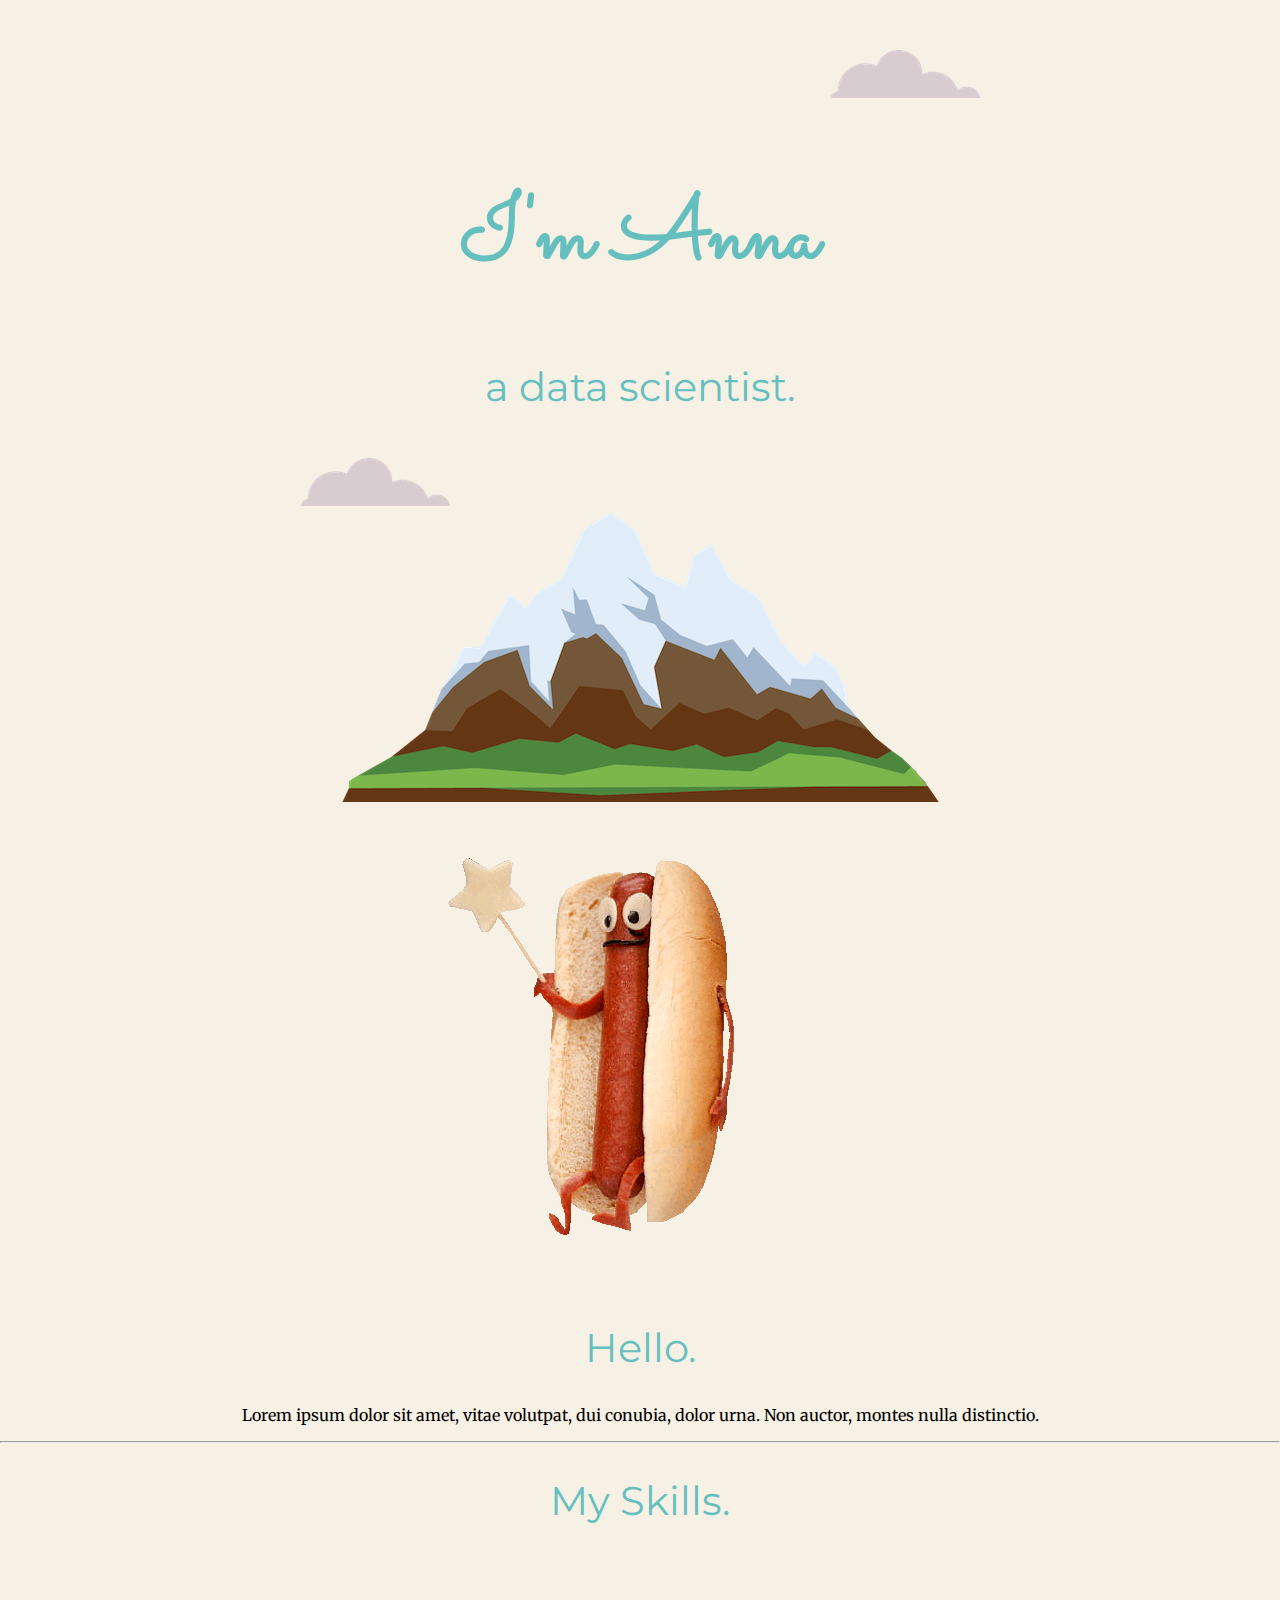
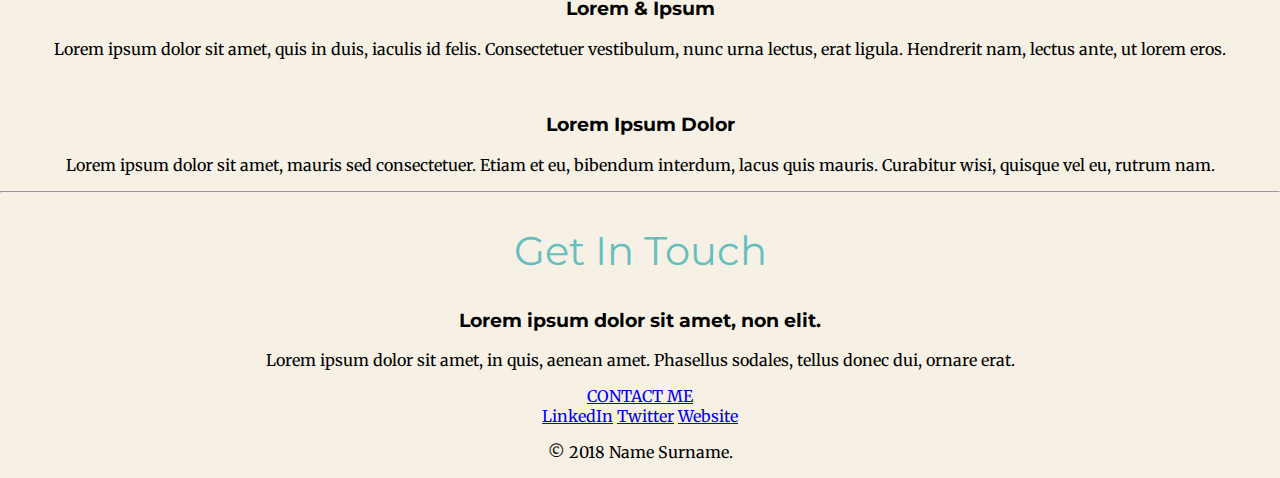
==== 44_css/index.html @ 973478aa "Day 44" ====
<!DOCTYPE html>
<html lang="en">
<head>
    <meta charset="UTF-8">
    <meta http-equiv="X-UA-Compatible" content="IE=edge">
    <meta name="viewport" content="width=device-width, initial-scale=1.0">
    <title>Anna Walsdorff</title>
    <link rel="stylesheet" href="css/style.css">
    <link rel="icon" href="favicon.ico"
    <link rel="preconnect" href="https://fonts.googleapis.com">
<link rel="preconnect" href="https://fonts.gstatic.com" crossorigin>
<link rel="preconnect" href="https://fonts.googleapis.com">
<link rel="preconnect" href="https://fonts.gstatic.com" crossorigin>
<link href="https://fonts.googleapis.com/css2?family=Marmelad&family=Merriweather&family=Montserrat&family=Sacramento&display=swap" rel="stylesheet">
</head>
<body>
    <div class="top-container">
        <img class="top-cloud" src="images/cloud.png" alt="cloud-img">
        <h1>I'm Anna</h1>
        <h2>a data scientist.</h2>
        <img class="bottom-cloud" src="images/cloud.png" alt="cloud-img">
        <img src="images/mountain.png" alt="mountain-img">
    </div>


<div class="middle-container">
    <div class="profile">
      <img src="images/hotdog.gif" alt="">
      <h2>Hello.</h2>
      <p>Lorem ipsum dolor sit amet, vitae volutpat, dui conubia, dolor urna. Non auctor, montes nulla distinctio.</p>
    </div>
    <hr>
    <div class="skills">
      <h2>My Skills.</h2>
      <div class="skill-row">
        <img class="" src="" alt="">
        <h3>Lorem & Ipsum</h3>
        <p>Lorem ipsum dolor sit amet, quis in duis, iaculis id felis. Consectetuer vestibulum, nunc urna lectus, erat ligula. Hendrerit nam, lectus ante, ut lorem eros.</p>
      </div>
      <div class="skill-row">
        <img class="" src="" alt="">
        <h3>Lorem Ipsum Dolor</h3>
        <p>Lorem ipsum dolor sit amet, mauris sed consectetuer. Etiam et eu, bibendum interdum, lacus quis mauris. Curabitur wisi, quisque vel eu, rutrum nam.</p>
      </div>
    </div>
    <hr>
    <div class="contact-me">
      <h2>Get In Touch</h2>
      <h3>Lorem ipsum dolor sit amet, non elit.</h3>
      <p>Lorem ipsum dolor sit amet, in quis, aenean amet. Phasellus sodales, tellus donec dui, ornare erat.</p>
      <a class="btn" href="mailto:name@email.com">CONTACT ME</a>
    </div>
  </div>
  
  
  <div class="bottom-container">
    <a class="footer-link" href="https://www.linkedin.com/">LinkedIn</a>
    <a class="footer-link" href="https://twitter.com/">Twitter</a>
    <a class="footer-link" href="https://www.appbrewery.co/">Website</a>
    <p>© 2018 Name Surname.</p>
  </div>


</body>
</html>
---- 44_css/css/style.css ----
body {
    margin: 0;
    text-align: center;
    background-color: #F7F1E5;
    font-family: 'Merriweather', serif;
}

h1 {
    margin: 50px auto 0 auto;
    text-align: center;
    font-family: 'Sacramento', serif;
    font-size: 5.6rem;
    line-height: 2;
    color: #66BFBF;
}

h2 {
    font-family: 'Montserrat', sans-serif;
    font-size: 2.5em;
    font-weight: normal;
    color: #66BFBF;
}

h3 {
    font-family: 'Montserrat', sans-serif;
}

.top-container {
    position: relative;
    padding-top: 100px;
}

.middle-container {

}

.bottom-container {
}

.top-cloud {
    position: absolute;
    right: 300px;
    top: 50px;
}

.bottom-cloud {
    position: absolute;
    left: 300px;
    bottom: 300px;
}
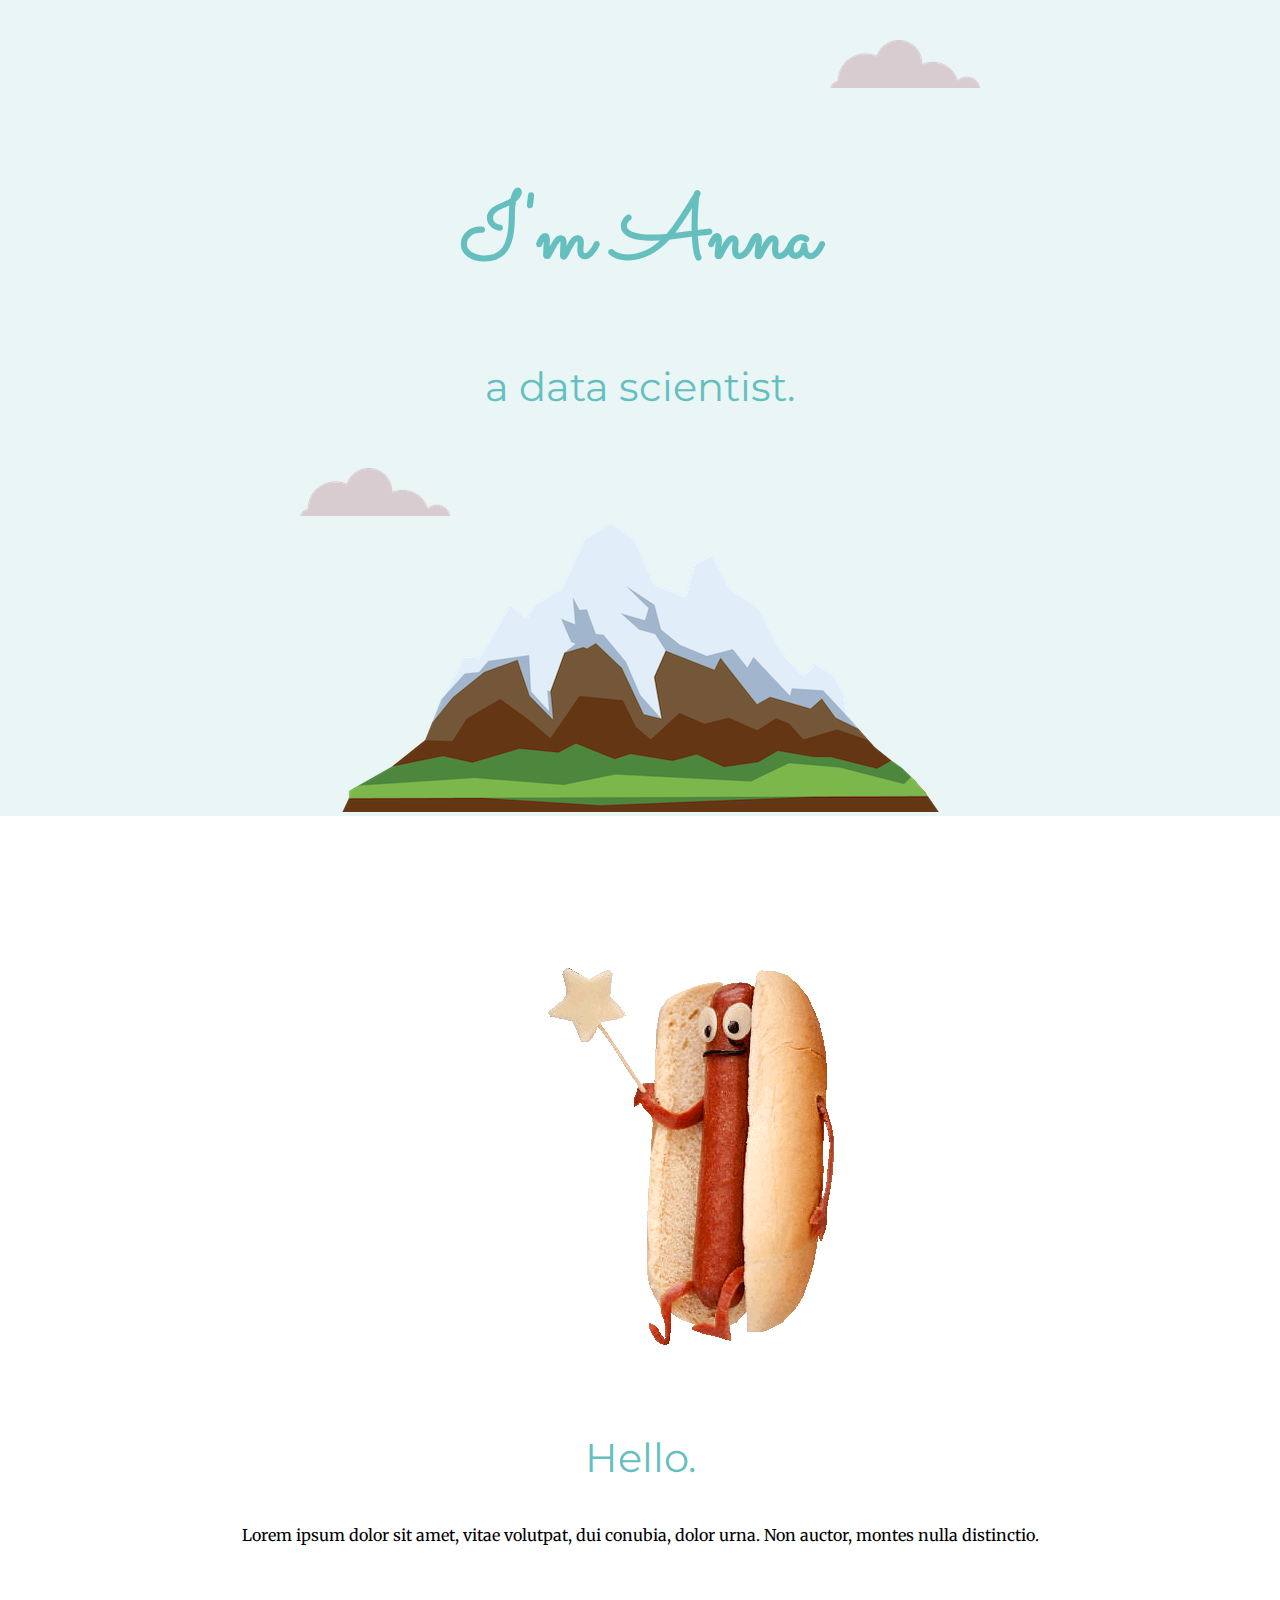
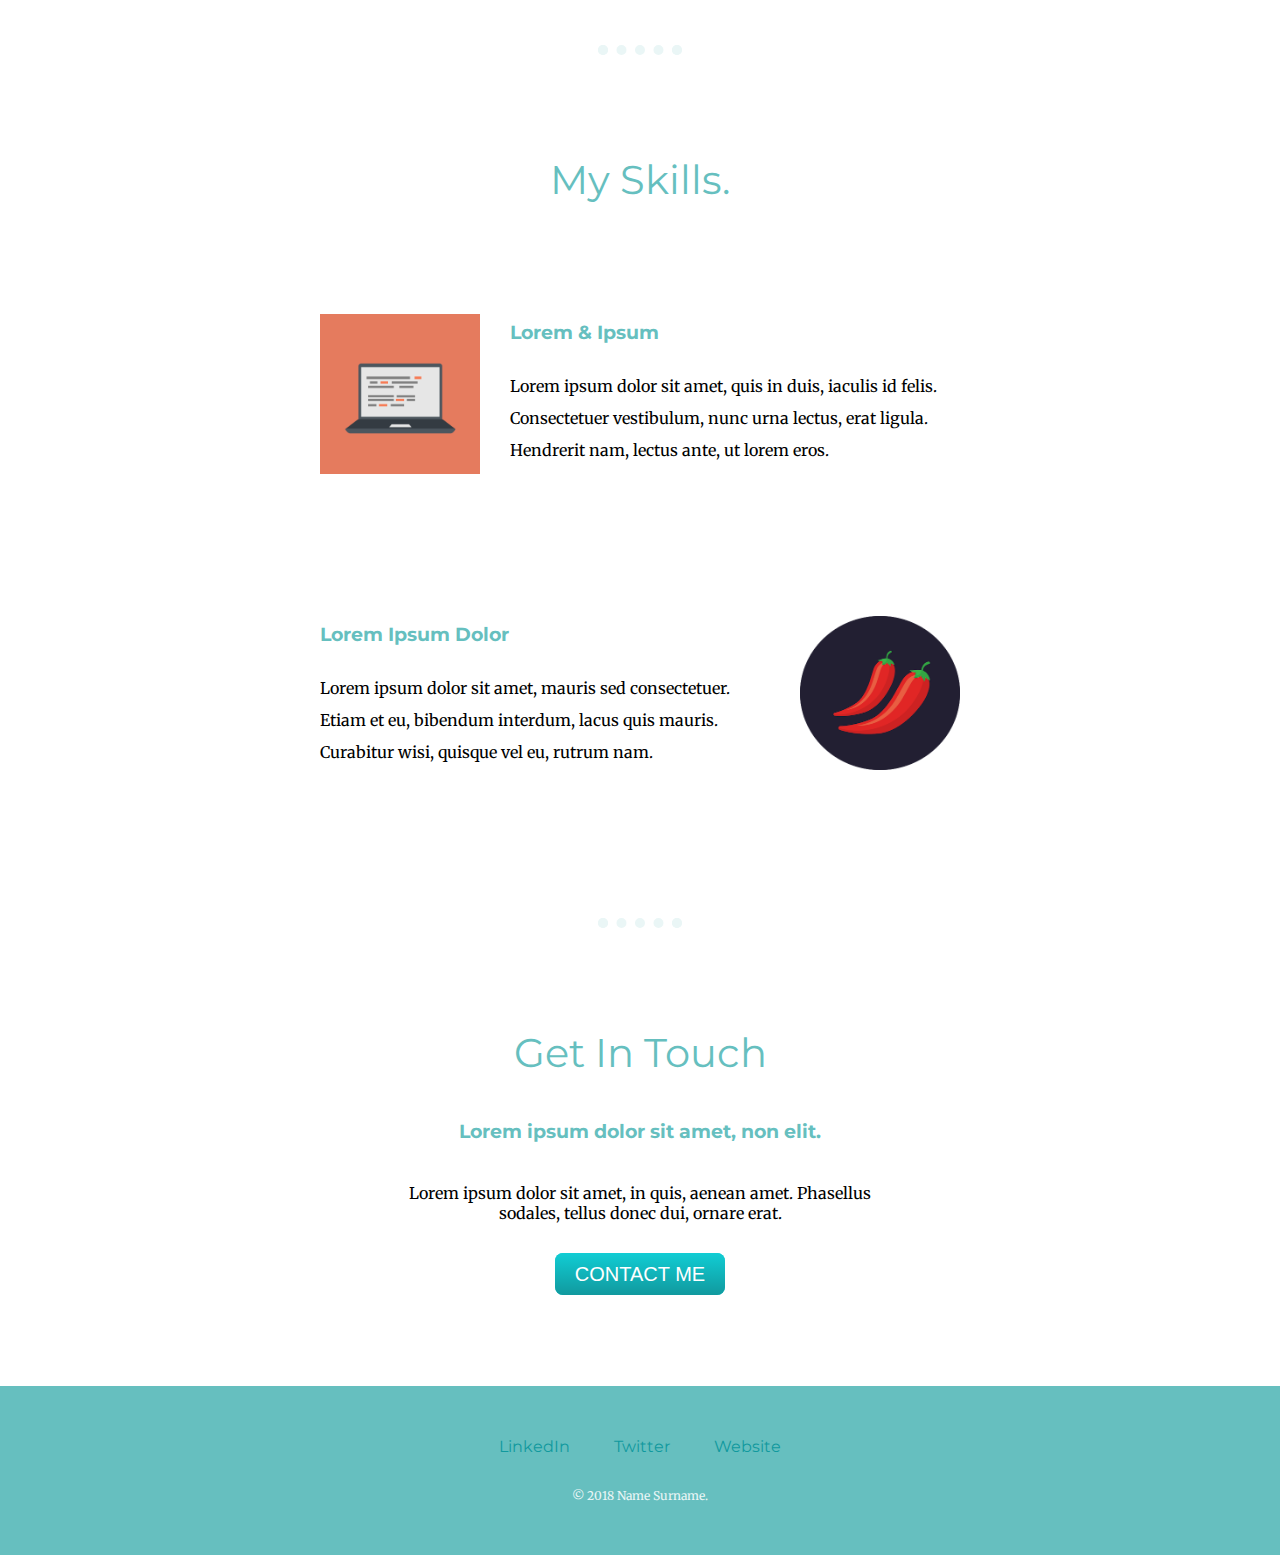
==== commit 6ca03d62: "Finish day 44" ====
--- a/44_css/index.html
+++ b/44_css/index.html
@@ -33,21 +33,21 @@
     <div class="skills">
       <h2>My Skills.</h2>
       <div class="skill-row">
-        <img class="" src="" alt="">
+        <img class="code-img" src="images/computer.png" alt="">
         <h3>Lorem & Ipsum</h3>
-        <p>Lorem ipsum dolor sit amet, quis in duis, iaculis id felis. Consectetuer vestibulum, nunc urna lectus, erat ligula. Hendrerit nam, lectus ante, ut lorem eros.</p>
+        <p class="code-skill-description">Lorem ipsum dolor sit amet, quis in duis, iaculis id felis. Consectetuer vestibulum, nunc urna lectus, erat ligula. Hendrerit nam, lectus ante, ut lorem eros.</p>
       </div>
       <div class="skill-row">
-        <img class="" src="" alt="">
+        <img class="chilli-img" src="images/chillies.png" alt="">
         <h3>Lorem Ipsum Dolor</h3>
-        <p>Lorem ipsum dolor sit amet, mauris sed consectetuer. Etiam et eu, bibendum interdum, lacus quis mauris. Curabitur wisi, quisque vel eu, rutrum nam.</p>
+        <p class="chilli-skill-description">Lorem ipsum dolor sit amet, mauris sed consectetuer. Etiam et eu, bibendum interdum, lacus quis mauris. Curabitur wisi, quisque vel eu, rutrum nam.</p>
       </div>
     </div>
     <hr>
     <div class="contact-me">
       <h2>Get In Touch</h2>
       <h3>Lorem ipsum dolor sit amet, non elit.</h3>
-      <p>Lorem ipsum dolor sit amet, in quis, aenean amet. Phasellus sodales, tellus donec dui, ornare erat.</p>
+      <p class="contact-message">Lorem ipsum dolor sit amet, in quis, aenean amet. Phasellus sodales, tellus donec dui, ornare erat.</p>
       <a class="btn" href="mailto:name@email.com">CONTACT ME</a>
     </div>
   </div>
@@ -57,7 +57,7 @@
     <a class="footer-link" href="https://www.linkedin.com/">LinkedIn</a>
     <a class="footer-link" href="https://twitter.com/">Twitter</a>
     <a class="footer-link" href="https://www.appbrewery.co/">Website</a>
-    <p>© 2018 Name Surname.</p>
+    <p class="copyright">© 2018 Name Surname.</p>
   </div>
 
 
--- a/44_css/css/style.css
+++ b/44_css/css/style.css
@@ -1,7 +1,6 @@
 body {
     margin: 0;
     text-align: center;
-    background-color: #F7F1E5;
     font-family: 'Merriweather', serif;
 }
 
@@ -19,32 +18,114 @@
     font-size: 2.5em;
     font-weight: normal;
     color: #66BFBF;
+    padding-bottom: 10px;
 }
 
 h3 {
     font-family: 'Montserrat', sans-serif;
+    color: #66BFBF;
+}
+
+hr {
+    border: dotted #EAF6F6 10px;
+    width: 5%;
+    border-bottom: none;
+    margin: 100px auto;
 }
 
 .top-container {
     position: relative;
     padding-top: 100px;
+    background-color: #EAF6F6;
 }
 
 .middle-container {
-
+    margin: 100px 0;
 }
 
 .bottom-container {
+    background-color: #66BFBF;
+    padding: 50px 0 20px;
 }
 
 .top-cloud {
     position: absolute;
     right: 300px;
-    top: 50px;
+    top: 40px;
 }
 
 .bottom-cloud {
     position: absolute;
     left: 300px;
     bottom: 300px;
-}+}
+
+.skill-row {
+    width: 50%;
+    margin: 100px auto 150px auto;
+    text-align: left;
+    line-height: 2;
+}
+
+.code-img {
+    width: 25%;
+    float: left;
+    margin-right: 30px;
+}
+
+.chilli-img {
+    width: 25%;
+    float: right;
+    margin-left: 30px;
+}
+
+
+
+.btn {
+    background: #11cdd4;
+    background-image: -webkit-linear-gradient(top, #11cdd4, #11999e);
+    background-image: -moz-linear-gradient(top, #11cdd4, #11999e);
+    background-image: -ms-linear-gradient(top, #11cdd4, #11999e);
+    background-image: -o-linear-gradient(top, #11cdd4, #11999e);
+    background-image: linear-gradient(to bottom, #11cdd4, #11999e);
+    -webkit-border-radius: 8;
+    -moz-border-radius: 8;
+    border-radius: 8px;
+    font-family: Arial;
+    color: #ffffff;
+    font-size: 20px;
+    padding: 10px 20px 10px 20px;
+    text-decoration: none;
+  }
+  
+  .btn:hover {
+    background: #30e3cb;
+    background-image: -webkit-linear-gradient(top, #30e3cb, #2bc4ad);
+    background-image: -moz-linear-gradient(top, #30e3cb, #2bc4ad);
+    background-image: -ms-linear-gradient(top, #30e3cb, #2bc4ad);
+    background-image: -o-linear-gradient(top, #30e3cb, #2bc4ad);
+    background-image: linear-gradient(to bottom, #30e3cb, #2bc4ad);
+    text-decoration: none;
+  }
+
+ .contact-message {
+    width: 40%;
+    margin: 40px auto 40px;
+ } 
+
+ .copyright {
+    color: #EAF6F6;
+    font-size: 0.75rem;
+    padding: 20px 0;
+  }
+
+a {
+    color: #11999E;
+    font-family: 'Montserrat', sans-serif;
+    margin: 10px 20px;
+    text-decoration: none;
+}
+
+a:hover {
+    color: #EAF6F6;
+}  